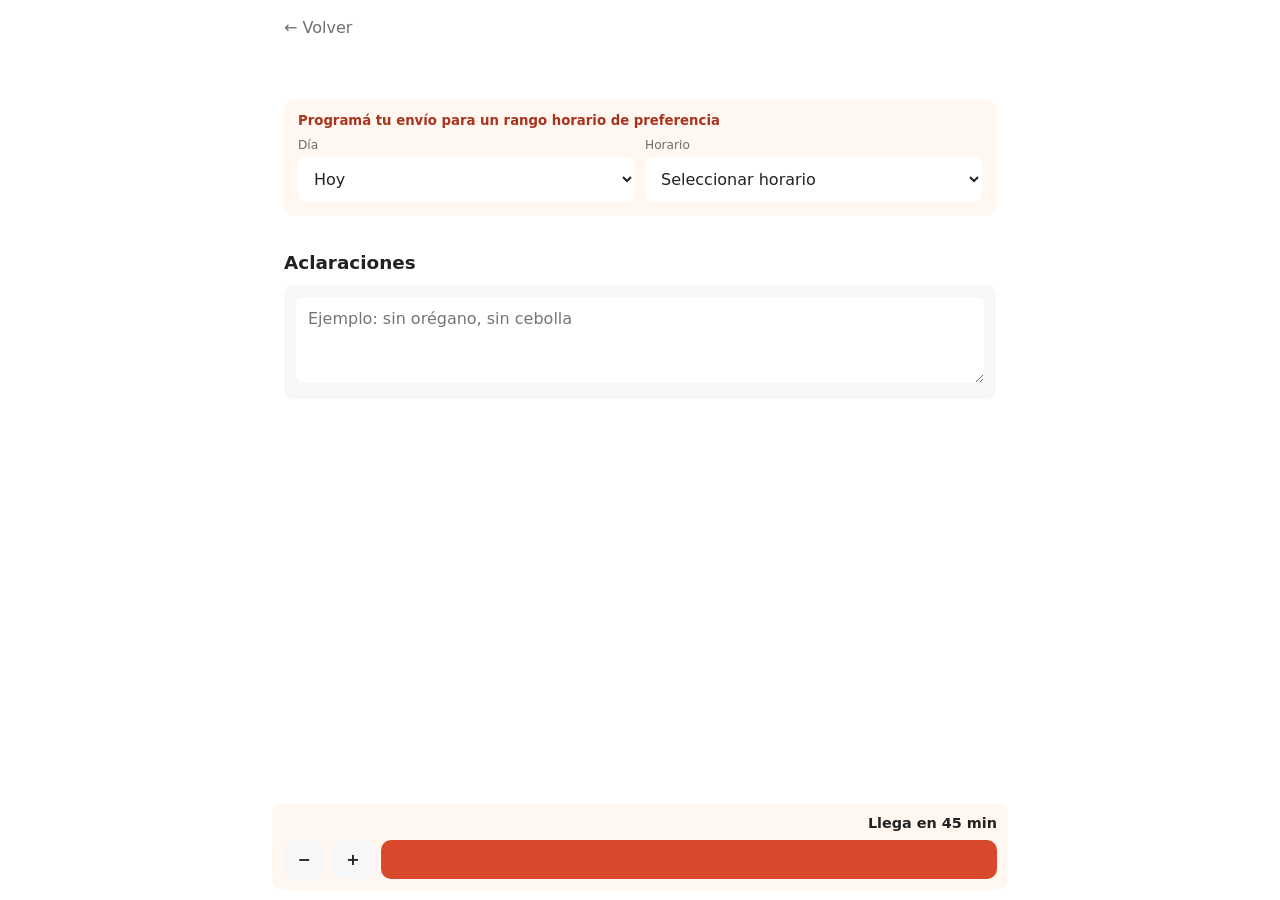
==== producto.html @ 3a58d5b3 "feat: build product detail structure" ====
<!doctype html>
<html lang="es">
<head>
  <meta charset="utf-8">
  <meta name="viewport" content="width=device-width,initial-scale=1,viewport-fit=cover">
  <title>Producto | Pizza Vicente</title>
  <meta name="description" content="Detalle de producto de Pizza Vicente">
  <link rel="preconnect" href="https://images.unsplash.com">
  <link rel="stylesheet" href="assets/css/styles.css">
</head>
<body>
  <main class="app-shell product-page">
    <section class="hero-gallery" aria-label="Galería del producto">
      <div id="heroTrack" class="hero-track"></div>
      <div id="galleryDots" class="gallery-dots"></div>
    </section>

    <section class="section product-head">
      <a href="index.html" class="muted">← Volver</a>
      <div id="productBadges" class="badges"></div>
      <h1 id="productTitle"></h1>
      <p id="productSubtitle" class="lead"></p>
      <p id="productDescription" class="muted"></p>
      <div id="productPrice" class="product-price"></div>
    </section>

    <section class="section">
      <div class="scheduler">
        <div class="scheduler-note">Programá tu envío para un rango horario de preferencia</div>
        <div class="scheduler-grid">
          <div class="field">
            <label for="deliveryDay">Día</label>
            <select id="deliveryDay">
              <option value="today">Hoy</option>
              <option value="custom">Elegir día</option>
            </select>
          </div>
          <div id="customDateField" class="field" hidden>
            <label for="deliveryDate">Fecha</label>
            <input id="deliveryDate" type="date">
          </div>
          <div class="field">
            <label for="deliveryTime">Horario</label>
            <select id="deliveryTime">
              <option value="">Seleccionar horario</option>
            </select>
          </div>
        </div>
      </div>
    </section>

    <section id="matchingOfferSection" class="section" hidden>
      <h2 class="section-title">Mejorá tu pedido</h2>
      <div id="matchingOffer"></div>
    </section>

    <section id="extrasSection" class="section" hidden>
      <h2 class="section-title">Agregá a tu pedido</h2>
      <div id="extrasList" class="upsell-list"></div>
    </section>

    <section id="dessertsSection" class="section" hidden>
      <h2 class="section-title">Disfrutá de un postre</h2>
      <div id="dessertsList" class="upsell-list"></div>
    </section>

    <section class="section">
      <h2 class="section-title">Aclaraciones</h2>
      <div class="note-box">
        <textarea id="orderNote" placeholder="Ejemplo: sin orégano, sin cebolla"></textarea>
      </div>
    </section>
  </main>

  <aside class="sticky-summary" aria-label="Resumen de compra">
    <div class="sticky-card">
      <div class="sticky-top">
        <div>
          <div id="stickyTitle" class="sticky-title"></div>
          <div id="stickyLine" class="sticky-line"></div>
        </div>
        <div>
          <div id="stickyEta" class="sticky-title">Llega en 45 min</div>
          <div id="stickyPrice" class="sticky-title"></div>
        </div>
      </div>
      <div class="sticky-actions">
        <button id="decreaseBtn" class="button ghost" type="button">−</button>
        <button id="increaseBtn" class="button ghost" type="button">+</button>
        <button id="primaryAction" class="button" type="button"></button>
      </div>
    </div>
  </aside>

  <div id="detailSheet" class="sheet" role="dialog" aria-modal="true" aria-labelledby="detailTitle">
    <div class="sheet-panel">
      <div class="close-row">
        <div>
          <h2 id="detailTitle">Detalle</h2>
          <p id="detailSubtitle" class="muted"></p>
        </div>
        <button class="close-button" data-close="detailSheet" aria-label="Cerrar">×</button>
      </div>
      <div id="detailContent"></div>
    </div>
  </div>

  <div id="emptyModal" class="modal" role="dialog" aria-modal="true" aria-labelledby="emptyTitle">
    <div class="modal-panel">
      <h2 id="emptyTitle">¿Vaciar tu compra?</h2>
      <p class="muted">Se perderán los artículos que seleccionaste.</p>
      <div class="modal-actions">
        <button class="button ghost" data-close="emptyModal" type="button">Cancelar</button>
        <button id="confirmEmpty" class="button" type="button">Vaciar compra</button>
      </div>
    </div>
  </div>

  <div id="toast" class="toast" role="status"></div>

  <script type="module" src="assets/js/product.js"></script>
</body>
</html>
---- assets/css/styles.css ----
:root {
  --pizza: #d84a2b;
  --pizza-dark: #a9341f;
  --cheese: #f4b942;
  --cream: #fff7f0;
  --tomato-soft: #fde8e2;
  --ink: #222222;
  --muted: #6e6e6e;
  --surface: #f7f7f7;
  --white: #ffffff;
  --radius: 10px;
  --content: 760px;
}

* { box-sizing: border-box; }
html { scroll-behavior: smooth; }
body {
  margin: 0;
  background: var(--white);
  color: var(--ink);
  font-family: Inter, ui-sans-serif, system-ui, -apple-system, BlinkMacSystemFont, "Segoe UI", sans-serif;
}
button, input, textarea, select { font: inherit; }
button { cursor: pointer; }
a { color: inherit; text-decoration: none; }
img { display: block; width: 100%; }

.app-shell {
  width: min(100%, var(--content));
  margin: 0 auto;
  min-height: 100vh;
  background: var(--white);
}
.section { padding: 18px 16px; }
.section-title { margin: 0 0 12px; font-size: 1.15rem; }
.muted { color: var(--muted); }

.cover {
  height: 20vh;
  min-height: 150px;
  max-height: 220px;
  object-fit: cover;
}
.profile-block {
  position: relative;
  padding: 0 16px 10px;
}
.profile-image {
  width: 108px;
  height: 108px;
  border-radius: 50%;
  object-fit: cover;
  margin-top: -54px;
  background: var(--cream);
}
.profile-copy { padding-top: 10px; }
.profile-copy h1 { margin: 0; font-size: 1.5rem; }
.profile-copy p { margin: 5px 0 0; color: var(--muted); }

.segmented {
  display: grid;
  grid-template-columns: 1fr 1fr;
  gap: 6px;
  background: var(--surface);
  border-radius: var(--radius);
  padding: 5px;
  margin: 12px 16px 0;
}
.segmented button {
  border: 0;
  border-radius: 8px;
  padding: 11px 12px;
  background: transparent;
  color: var(--ink);
  font-weight: 700;
}
.segmented button.active { background: var(--pizza); color: white; }

.info-stack { display: grid; gap: 10px; }
.info-card,
.catalog-card,
.compact-card,
.upsell-card,
.scheduler,
.note-box,
.sticky-card,
.banner,
.sheet-panel,
.modal-panel {
  border: 0;
  box-shadow: none;
  border-radius: var(--radius);
}
.info-card {
  display: flex;
  align-items: center;
  justify-content: space-between;
  gap: 14px;
  background: var(--surface);
  padding: 13px 14px;
}
.info-card strong { display: block; font-size: .92rem; }
.info-card span { color: var(--muted); font-size: .86rem; }
.info-card .arrow { color: var(--pizza); font-size: 1.2rem; }
.info-card.promo { background: var(--tomato-soft); }
.info-card.promo span { color: var(--pizza-dark); }

.banner-wrap { padding: 4px 16px 18px; }
.banner {
  aspect-ratio: 1080 / 600;
  object-fit: cover;
  background: var(--cream);
}

.tabs-wrap {
  position: sticky;
  top: 0;
  z-index: 20;
  background: rgba(255,255,255,.96);
  padding: 10px 0 8px;
}
.tabs {
  display: flex;
  overflow-x: auto;
  gap: 8px;
  padding: 0 16px;
  scrollbar-width: none;
}
.tabs::-webkit-scrollbar,
.horizontal-cards::-webkit-scrollbar { display: none; }
.tab-button {
  flex: 0 0 auto;
  border: 0;
  border-radius: 999px;
  padding: 9px 14px;
  background: var(--surface);
  font-weight: 700;
}
.tab-button.active { background: var(--pizza); color: white; }
.tab-panel { display: none; padding: 8px 0 26px; }
.tab-panel.active { display: block; }

.horizontal-cards {
  display: flex;
  gap: 12px;
  overflow-x: auto;
  padding: 0 16px 4px;
  scroll-snap-type: x mandatory;
  scrollbar-width: none;
}
.catalog-card {
  flex: 0 0 74%;
  scroll-snap-align: start;
  overflow: hidden;
  background: var(--cream);
}
.catalog-card img { aspect-ratio: 4/3; object-fit: cover; }
.catalog-card-body { padding: 13px; }
.catalog-card h3 { margin: 0 0 4px; font-size: 1rem; }
.catalog-card p { margin: 0; color: var(--muted); font-size: .86rem; min-height: 38px; }
.card-bottom {
  display: flex;
  justify-content: space-between;
  align-items: end;
  gap: 10px;
  margin-top: 12px;
}
.price-stack strong { display: block; }
.price-stack del { color: var(--muted); font-size: .78rem; }
.delivery-hint { color: var(--pizza-dark); font-size: .76rem; margin-top: 7px; }

.compact-list { display: grid; gap: 10px; padding: 0 16px; }
.compact-card,
.upsell-card {
  display: grid;
  grid-template-columns: 86px 1fr auto;
  align-items: center;
  gap: 12px;
  background: var(--surface);
  padding: 10px;
}
.compact-card img { width: 86px; height: 86px; object-fit: cover; border-radius: 8px; }
.compact-card h3,
.upsell-card h3 { margin: 0 0 4px; font-size: .95rem; }
.compact-card p,
.upsell-card p { margin: 0; color: var(--muted); font-size: .79rem; }
.compact-price { margin-top: 6px; font-weight: 800; }

.button,
.icon-button {
  border: 0;
  background: var(--pizza);
  color: white;
  font-weight: 800;
}
.button { border-radius: var(--radius); padding: 12px 16px; }
.button.secondary { background: var(--ink); }
.button.ghost { background: var(--surface); color: var(--ink); }
.icon-button {
  width: 38px;
  height: 38px;
  border-radius: 50%;
  font-size: 1.2rem;
  display: grid;
  place-items: center;
}

.badges { display: flex; flex-wrap: wrap; gap: 7px; margin: 10px 0; }
.badge {
  display: inline-flex;
  align-items: center;
  min-height: 26px;
  border-radius: 999px;
  padding: 5px 9px;
  background: var(--cheese);
  color: #3c2a04;
  font-size: .7rem;
  font-weight: 900;
}
.badge:nth-child(even) { background: var(--pizza); color: white; }

.product-page { padding-bottom: 138px; }
.hero-gallery { position: relative; overflow: hidden; background: var(--cream); }
.hero-track { display: flex; transition: transform .25s ease; }
.hero-track img {
  flex: 0 0 100%;
  width: 100%;
  height: min(43vh, 430px);
  object-fit: cover;
}
.gallery-dots {
  position: absolute;
  left: 50%;
  bottom: 12px;
  transform: translateX(-50%);
  display: flex;
  gap: 6px;
}
.gallery-dot { width: 8px; height: 8px; border: 0; padding: 0; border-radius: 50%; background: rgba(255,255,255,.55); }
.gallery-dot.active { background: white; }
.product-head h1 { margin: 0; font-size: 1.6rem; }
.product-head .lead { margin: 6px 0; color: var(--muted); }
.product-price { font-size: 1.25rem; font-weight: 900; margin-top: 10px; }

.scheduler { background: var(--cream); padding: 14px; }
.scheduler-grid { display: grid; grid-template-columns: 1fr 1fr; gap: 10px; margin-top: 10px; }
.field label { display: block; font-size: .76rem; color: var(--muted); margin-bottom: 5px; }
.field select,
.field input,
.note-box textarea,
.sheet-panel input {
  width: 100%;
  border: 0;
  background: white;
  border-radius: 8px;
  padding: 12px;
  color: var(--ink);
  outline: none;
}
.scheduler-note { color: var(--pizza-dark); font-weight: 700; font-size: .83rem; }

.upsell-list { display: grid; gap: 9px; }
.upsell-card { grid-template-columns: 1fr auto; background: var(--surface); }
.upsell-card.highlight { background: var(--tomato-soft); }
.upsell-actions { display: flex; gap: 6px; align-items: center; }
.upsell-actions .button { padding: 9px 11px; }
.note-box { background: var(--surface); padding: 12px; }
.note-box textarea { min-height: 86px; resize: vertical; }

.sticky-summary {
  position: fixed;
  left: 50%;
  bottom: 0;
  transform: translateX(-50%);
  width: min(100%, var(--content));
  z-index: 30;
  background: white;
  padding: 10px 12px max(10px, env(safe-area-inset-bottom));
}
.sticky-card { background: var(--cream); padding: 11px; }
.sticky-top { display: flex; justify-content: space-between; gap: 10px; align-items: start; }
.sticky-title { font-weight: 900; font-size: .9rem; }
.sticky-line { color: var(--muted); font-size: .78rem; white-space: nowrap; overflow: hidden; text-overflow: ellipsis; max-width: 75%; }
.sticky-actions { display: grid; grid-template-columns: 42px 42px 1fr; gap: 7px; margin-top: 9px; }
.sticky-actions .button { padding: 10px 8px; }

.sheet,
.modal {
  position: fixed;
  inset: 0;
  z-index: 50;
  display: none;
  background: rgba(0,0,0,.38);
}
.sheet.open,
.modal.open { display: flex; }
.sheet { align-items: end; }
.modal { align-items: center; justify-content: center; padding: 18px; }
.sheet-panel {
  width: min(100%, var(--content));
  margin: 0 auto;
  background: white;
  border-radius: 18px 18px 0 0;
  padding: 18px 16px max(18px, env(safe-area-inset-bottom));
  max-height: 82vh;
  overflow-y: auto;
}
.sheet-panel h2,
.modal-panel h2 { margin: 0 0 8px; }
.sheet-grid { display: grid; gap: 10px; margin: 14px 0; }
.modal-panel { width: min(100%, 420px); background: white; padding: 18px; }
.modal-actions { display: flex; justify-content: end; gap: 8px; margin-top: 16px; }
.close-row { display: flex; justify-content: space-between; align-items: center; }
.close-button { border: 0; background: var(--surface); width: 34px; height: 34px; border-radius: 50%; }

.toast {
  position: fixed;
  left: 50%;
  bottom: 112px;
  transform: translateX(-50%) translateY(10px);
  background: var(--ink);
  color: white;
  border-radius: 999px;
  padding: 9px 13px;
  font-size: .8rem;
  opacity: 0;
  pointer-events: none;
  transition: .2s ease;
  z-index: 60;
}
.toast.show { opacity: 1; transform: translateX(-50%) translateY(0); }

@media (min-width: 720px) {
  .profile-block { display: flex; gap: 18px; align-items: end; }
  .profile-copy { padding-bottom: 8px; }
  .catalog-card { flex-basis: 58%; }
  .compact-list { grid-template-columns: 1fr 1fr; }
  .product-page .section { padding-left: 24px; padding-right: 24px; }
}
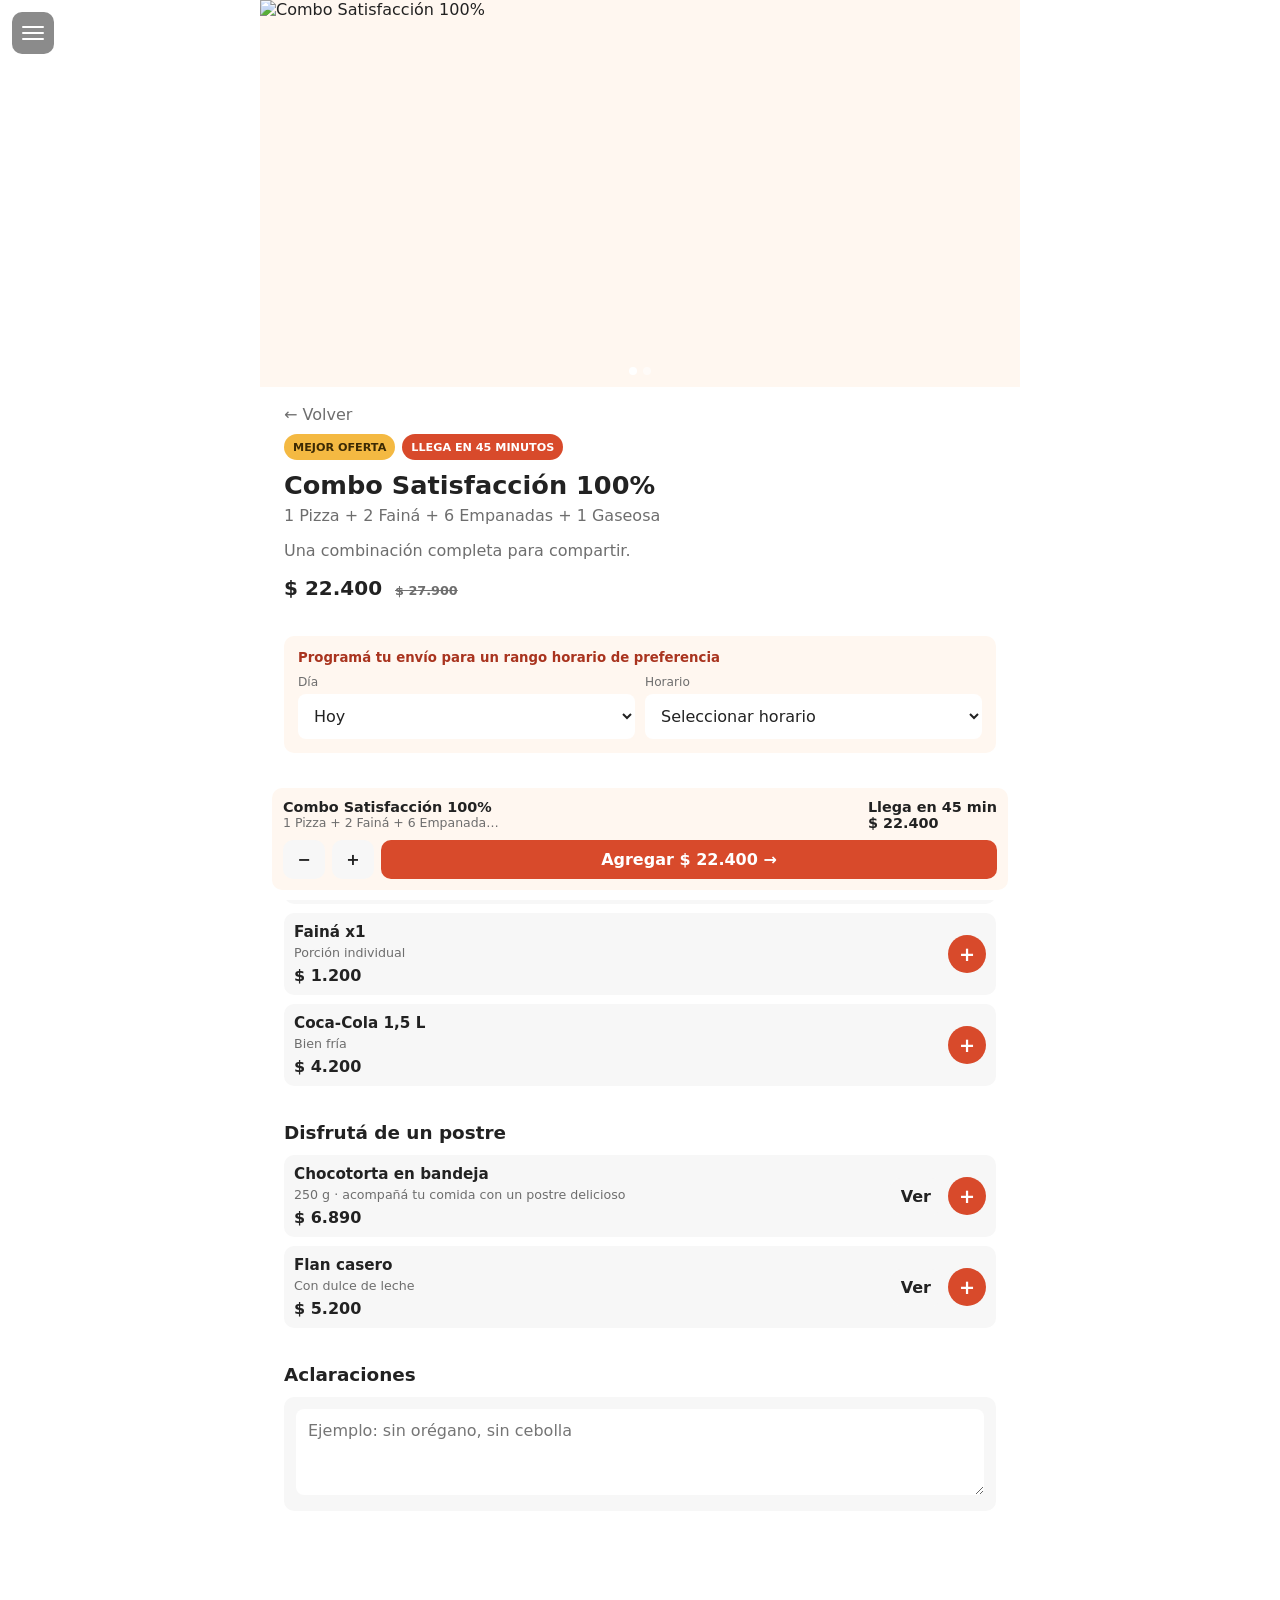
==== commit afb64a45: "feat: add floating navigation menu to product page" ====
--- a/producto.html
+++ b/producto.html
@@ -7,8 +7,24 @@
   <meta name="description" content="Detalle de producto de Pizza Vicente">
   <link rel="preconnect" href="https://images.unsplash.com">
   <link rel="stylesheet" href="assets/css/styles.css">
+  <link rel="stylesheet" href="assets/css/menu.css">
 </head>
 <body>
+  <button id="menuToggle" class="menu-toggle" type="button" aria-label="Abrir menú" aria-expanded="false" aria-controls="siteMenu">
+    <span></span><span></span><span></span>
+  </button>
+  <div id="menuOverlay" class="menu-overlay"></div>
+  <aside id="siteMenu" class="menu-drawer" aria-hidden="true">
+    <div class="menu-brand">Pizza Vicente</div>
+    <nav class="menu-nav" aria-label="Menú principal">
+      <a class="menu-link" href="index.html"><span>Inicio</span><span class="menu-arrow">›</span></a>
+      <a class="menu-link" href="index.html#tabs" aria-current="page"><span>Comidas</span><span class="menu-arrow">›</span></a>
+      <a class="menu-link" href="seguimiento.html"><span>Seguir pedido</span><span class="menu-arrow">›</span></a>
+      <a class="menu-link" href="#" data-menu-placeholder="Soporte"><span>Soporte</span><span class="menu-arrow">›</span></a>
+    </nav>
+    <p class="menu-footnote">Navegación V1. Las conexiones de cuenta, logística y soporte se incorporarán en las siguientes etapas.</p>
+  </aside>
+
   <main class="app-shell product-page">
     <section class="hero-gallery" aria-label="Galería del producto">
       <div id="heroTrack" class="hero-track"></div>
@@ -119,5 +135,6 @@
   <div id="toast" class="toast" role="status"></div>
 
   <script type="module" src="assets/js/product.js"></script>
+  <script type="module" src="assets/js/menu.js"></script>
 </body>
 </html>
--- a/assets/css/menu.css
+++ b/assets/css/menu.css
@@ -0,0 +1,116 @@
+.menu-toggle {
+  position: fixed;
+  top: max(12px, env(safe-area-inset-top));
+  left: 12px;
+  z-index: 110;
+  width: 42px;
+  height: 42px;
+  padding: 10px;
+  border: 0;
+  border-radius: 10px;
+  background: rgba(34, 34, 34, .52);
+  display: grid;
+  align-content: center;
+  gap: 4px;
+  backdrop-filter: blur(8px);
+  -webkit-backdrop-filter: blur(8px);
+}
+
+.menu-toggle span {
+  display: block;
+  width: 100%;
+  height: 2px;
+  border-radius: 999px;
+  background: #fff;
+}
+
+.menu-overlay {
+  position: fixed;
+  inset: 0;
+  z-index: 100;
+  background: rgba(0, 0, 0, .34);
+  opacity: 0;
+  pointer-events: none;
+  transition: opacity .2s ease;
+}
+
+.menu-drawer {
+  position: fixed;
+  inset: 0 auto 0 0;
+  z-index: 105;
+  width: min(82vw, 310px);
+  padding: max(72px, calc(env(safe-area-inset-top) + 68px)) 16px 24px;
+  background: #fff;
+  transform: translateX(-100%);
+  transition: transform .22s ease;
+  display: flex;
+  flex-direction: column;
+}
+
+.menu-overlay.open {
+  opacity: 1;
+  pointer-events: auto;
+}
+
+.menu-drawer.open { transform: translateX(0); }
+
+.menu-brand {
+  margin: 0 0 20px;
+  font-size: 1.15rem;
+  font-weight: 900;
+}
+
+.menu-nav {
+  display: grid;
+  gap: 6px;
+}
+
+.menu-link {
+  display: flex;
+  align-items: center;
+  justify-content: space-between;
+  min-height: 48px;
+  padding: 0 13px;
+  border-radius: 10px;
+  background: #f7f7f7;
+  font-weight: 800;
+}
+
+.menu-link[aria-current="page"] {
+  background: #fde8e2;
+  color: #a9341f;
+}
+
+.menu-link .menu-arrow {
+  color: #d84a2b;
+  font-size: 1.1rem;
+}
+
+.menu-footnote {
+  margin-top: auto;
+  color: #6e6e6e;
+  font-size: .76rem;
+  line-height: 1.4;
+}
+
+.menu-feedback {
+  position: fixed;
+  left: 50%;
+  bottom: max(20px, env(safe-area-inset-bottom));
+  z-index: 130;
+  transform: translateX(-50%) translateY(10px);
+  background: #222;
+  color: #fff;
+  border-radius: 999px;
+  padding: 9px 13px;
+  font-size: .8rem;
+  opacity: 0;
+  pointer-events: none;
+  transition: .2s ease;
+  white-space: nowrap;
+}
+
+.menu-feedback.show {
+  opacity: 1;
+  transform: translateX(-50%) translateY(0);
+}
